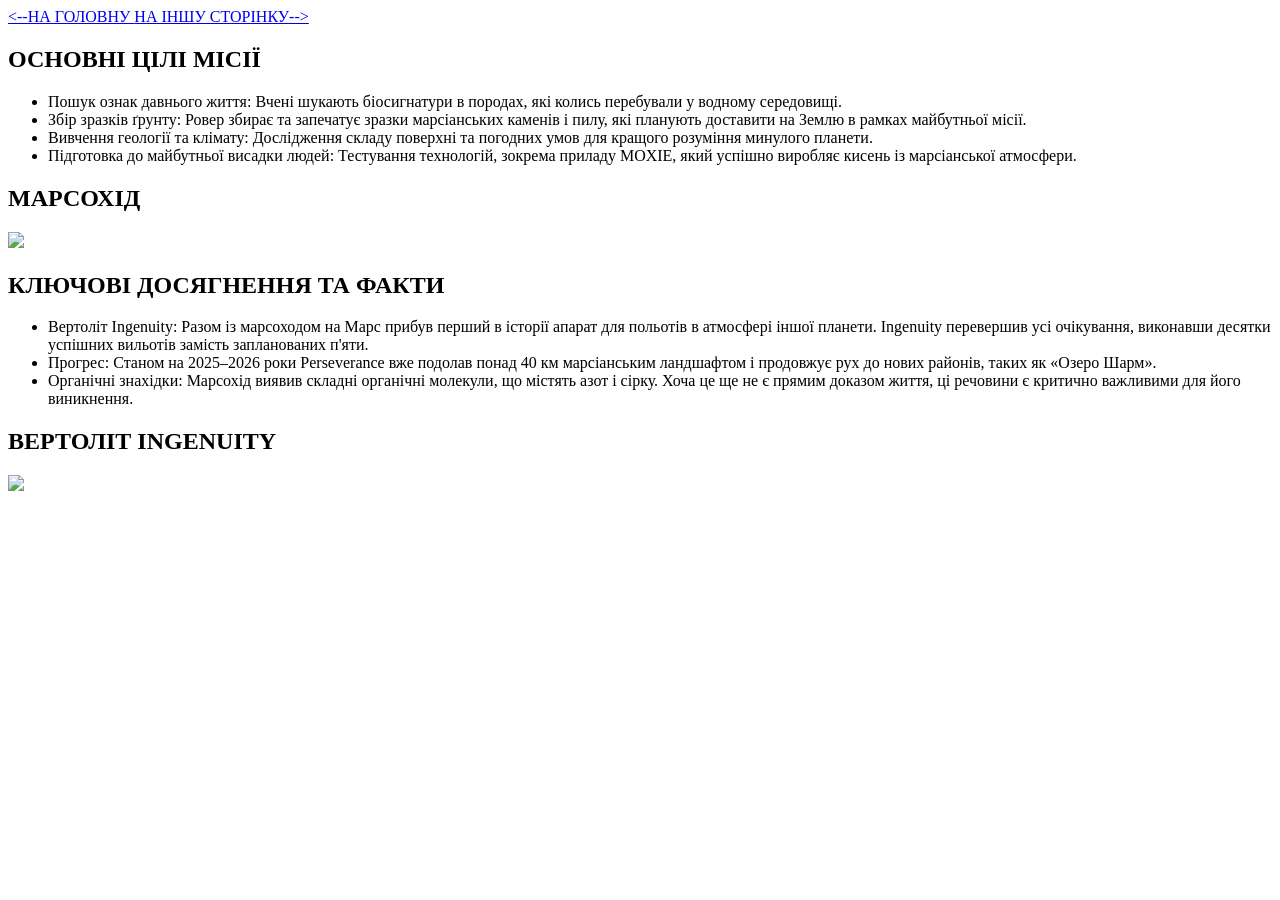
==== about.html @ 542ac479 "Create about.html" ====
<!DOCTYPE html>
<html lang="uk">
<head>
<meta charset="UTF-8">
<meta name="viewport" content="width=device-width, initial-scale=1.0">
  
  <a href="#about" class="hower-btn">
<--НА ГОЛОВНУ
</a>
 <a href="#about" class="hower-btn">
НА ІНШУ СТОРІНКУ-->
</a>
   <h2 class="title">ОСНОВНІ ЦІЛІ МІСІЇ</h2>
  <ul>
  <li> Пошук ознак давнього життя: Вчені шукають біосигнатури в породах, які колись перебували у водному середовищі. </li>
<LI>Збір зразків ґрунту: Ровер збирає та запечатує зразки марсіанських каменів і пилу, які планують доставити на Землю в рамках майбутньої місії.</LI>
<li>Вивчення геології та клімату: Дослідження складу поверхні та погодних умов для кращого розуміння минулого планети.</li>
<li>Підготовка до майбутньої висадки людей: Тестування технологій, зокрема приладу MOXIE, який успішно виробляє кисень із марсіанської атмосфери.</li>
  </ul>
  
   <h2 class="title">МАРСОХІД</h2>
 <img src="630_360_1605841440-981.jpg" class="gallery">

 <h2 class="title">КЛЮЧОВІ ДОСЯГНЕННЯ ТА ФАКТИ</h2>
<ul>
<li>Вертоліт Ingenuity: Разом із марсоходом на Марс прибув перший в історії апарат для польотів в атмосфері іншої планети. Ingenuity перевершив усі очікування, виконавши десятки успішних вильотів замість запланованих п'яти.</li>
<li>Прогрес: Станом на 2025–2026 роки Perseverance вже подолав понад 40 км марсіанським ландшафтом і продовжує рух до нових районів, таких як «Озеро Шарм».</li>
<li>Органічні знахідки: Марсохід виявив складні органічні молекули, що містять азот і сірку. Хоча це ще не є прямим доказом життя, ці речовини є критично важливими для його виникнення.</li>
</ul>
 
 <h2 class="title">ВЕРТОЛІТ INGENUITY</h2>
 <img src="630_360_1617344443-236.jpg" class="gallery">
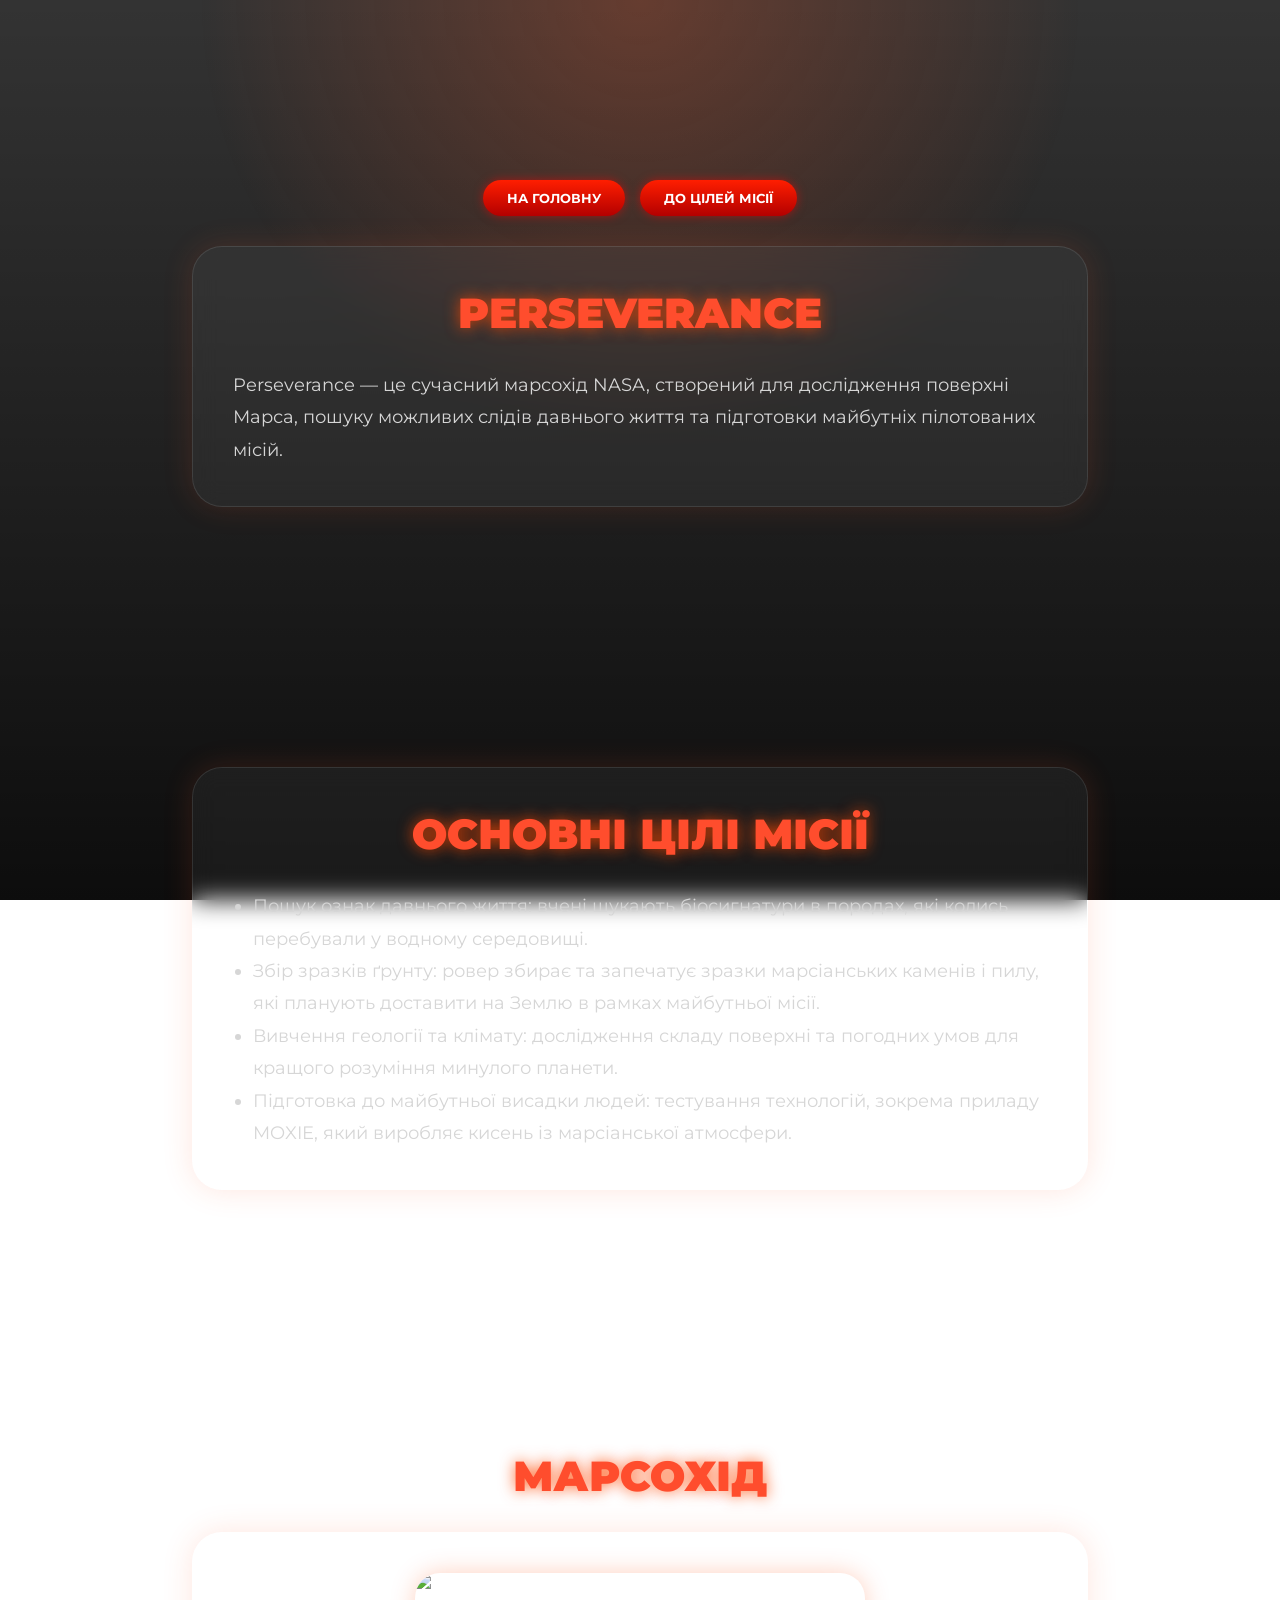
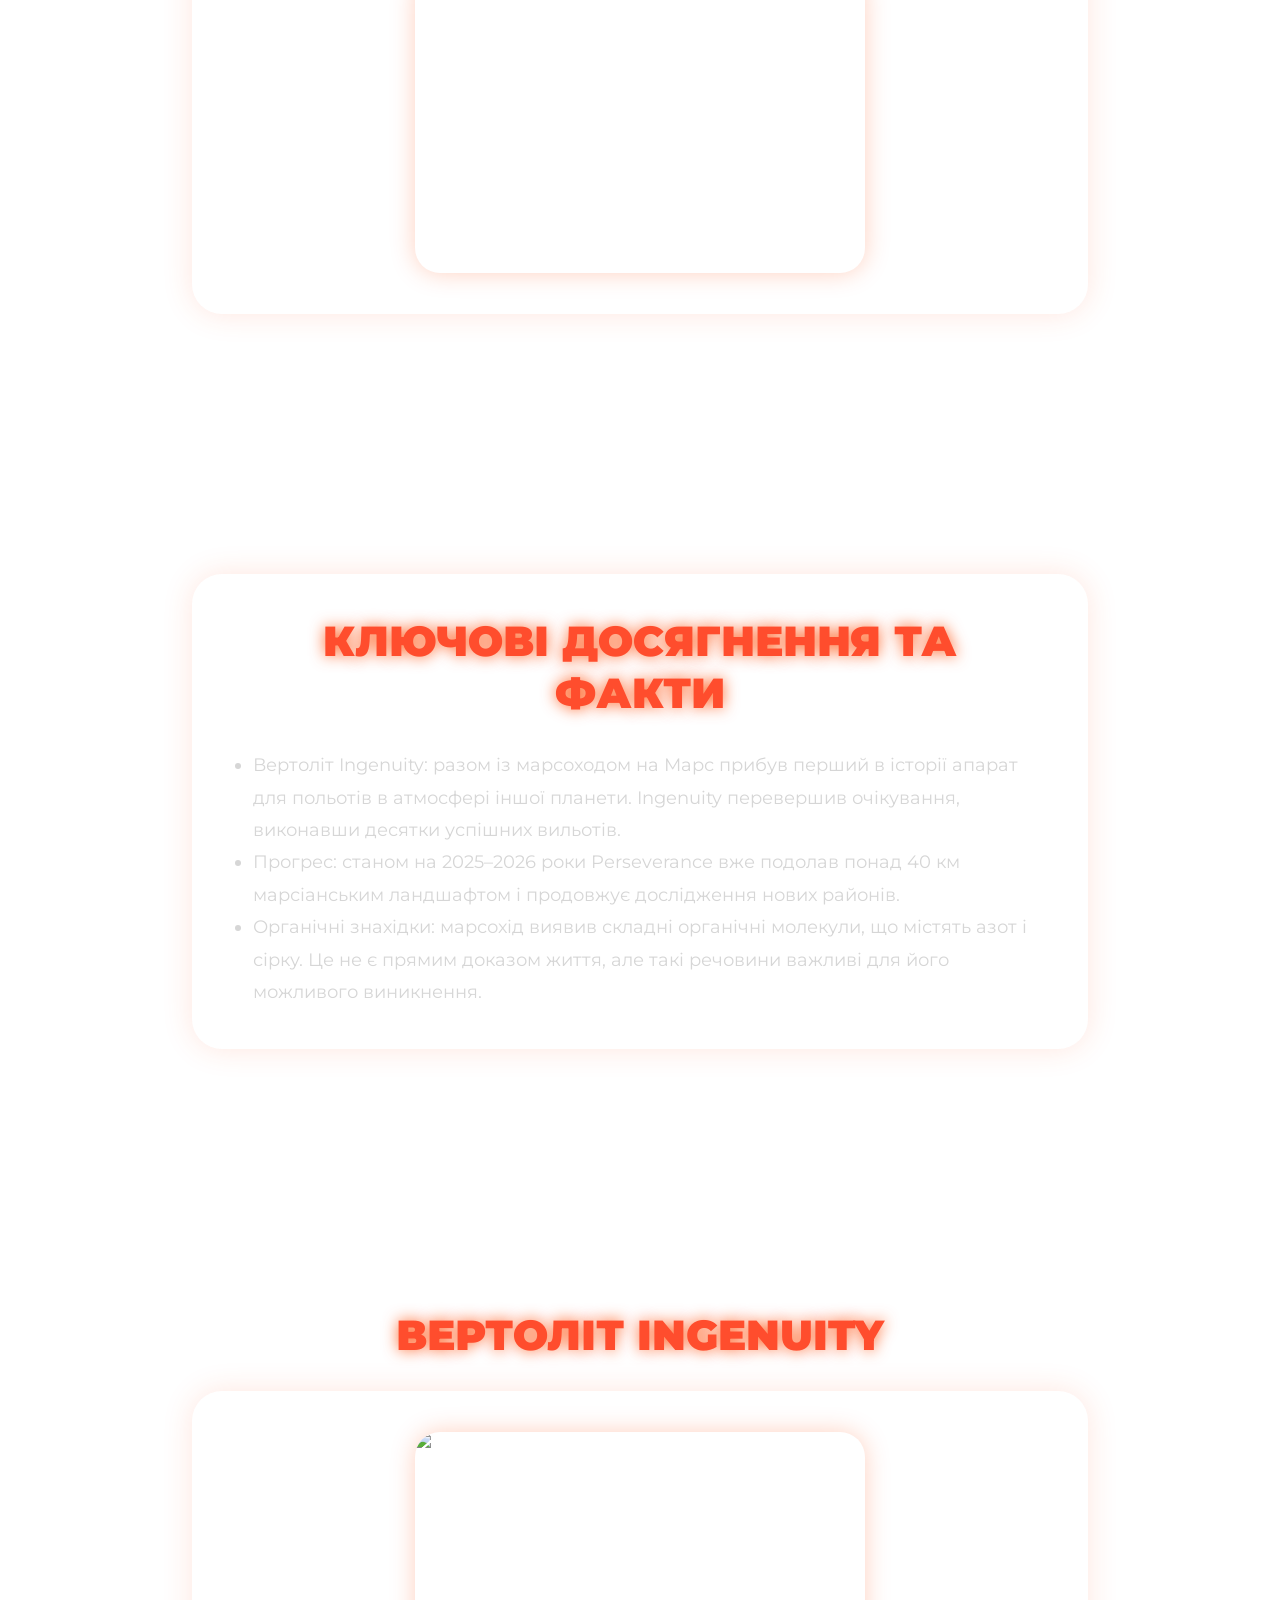
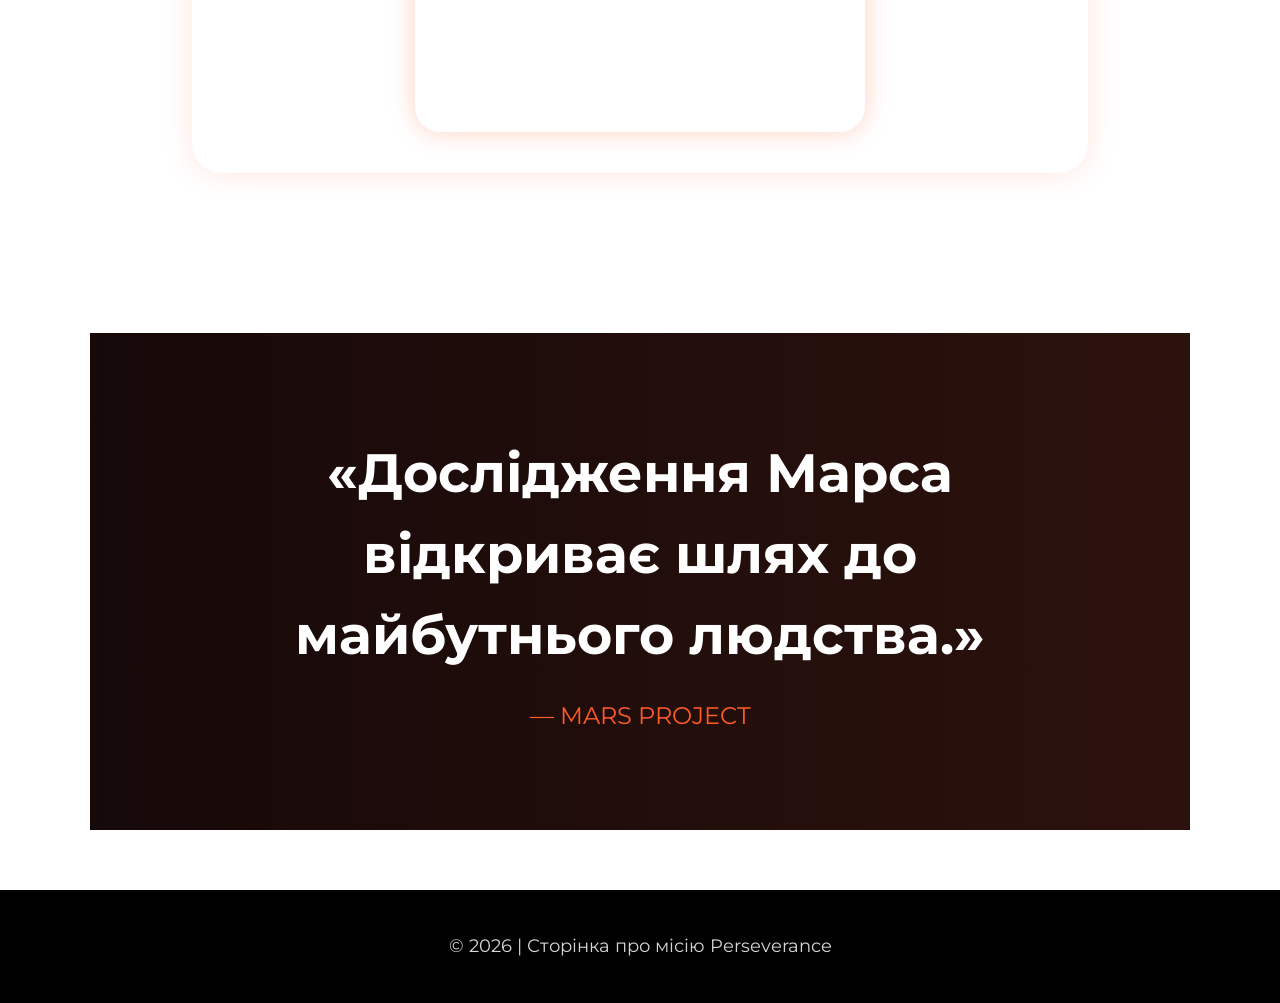
==== commit a2b90f14: "Update about.html" ====
--- a/about.html
+++ b/about.html
@@ -1,32 +1,76 @@
 <!DOCTYPE html>
 <html lang="uk">
 <head>
-<meta charset="UTF-8">
-<meta name="viewport" content="width=device-width, initial-scale=1.0">
-  
-  <a href="#about" class="hower-btn">
-<--НА ГОЛОВНУ
-</a>
- <a href="#about" class="hower-btn">
-НА ІНШУ СТОРІНКУ-->
-</a>
-   <h2 class="title">ОСНОВНІ ЦІЛІ МІСІЇ</h2>
-  <ul>
-  <li> Пошук ознак давнього життя: Вчені шукають біосигнатури в породах, які колись перебували у водному середовищі. </li>
-<LI>Збір зразків ґрунту: Ровер збирає та запечатує зразки марсіанських каменів і пилу, які планують доставити на Землю в рамках майбутньої місії.</LI>
-<li>Вивчення геології та клімату: Дослідження складу поверхні та погодних умов для кращого розуміння минулого планети.</li>
-<li>Підготовка до майбутньої висадки людей: Тестування технологій, зокрема приладу MOXIE, який успішно виробляє кисень із марсіанської атмосфери.</li>
-  </ul>
-  
-   <h2 class="title">МАРСОХІД</h2>
- <img src="630_360_1605841440-981.jpg" class="gallery">
+  <meta charset="UTF-8">
+  <meta name="viewport" content="width=device-width, initial-scale=1.0">
+  <title>Perseverance | MARS PROJECT</title>
 
- <h2 class="title">КЛЮЧОВІ ДОСЯГНЕННЯ ТА ФАКТИ</h2>
-<ul>
-<li>Вертоліт Ingenuity: Разом із марсоходом на Марс прибув перший в історії апарат для польотів в атмосфері іншої планети. Ingenuity перевершив усі очікування, виконавши десятки успішних вильотів замість запланованих п'яти.</li>
-<li>Прогрес: Станом на 2025–2026 роки Perseverance вже подолав понад 40 км марсіанським ландшафтом і продовжує рух до нових районів, таких як «Озеро Шарм».</li>
-<li>Органічні знахідки: Марсохід виявив складні органічні молекули, що містять азот і сірку. Хоча це ще не є прямим доказом життя, ці речовини є критично важливими для його виникнення.</li>
-</ul>
- 
- <h2 class="title">ВЕРТОЛІТ INGENUITY</h2>
- <img src="630_360_1617344443-236.jpg" class="gallery">
+  <link rel="stylesheet" href="style.css">
+  <link href="https://fonts.googleapis.com/css2?family=Montserrat:wght@300;400;600;700;900&display=swap" rel="stylesheet">
+</head>
+
+<body>
+  <div class="bg"></div>
+
+  <section class="block">
+    <div style="display:flex; gap:15px; justify-content:center; flex-wrap:wrap; margin-bottom:30px;">
+      <a href="index.html" class="hower-btn">НА ГОЛОВНУ</a>
+      <a href="#goals" class="hower-btn">ДО ЦІЛЕЙ МІСІЇ</a>
+    </div>
+
+    <div class="glass">
+      <h2 class="title">PERSEVERANCE</h2>
+      <p>
+        Perseverance — це сучасний марсохід NASA, створений для дослідження поверхні Марса,
+        пошуку можливих слідів давнього життя та підготовки майбутніх пілотованих місій.
+      </p>
+    </div>
+  </section>
+
+  <section id="goals" class="block">
+    <div class="glass">
+      <h2 class="title">ОСНОВНІ ЦІЛІ МІСІЇ</h2>
+      <ul>
+        <li>Пошук ознак давнього життя: вчені шукають біосигнатури в породах, які колись перебували у водному середовищі.</li>
+        <li>Збір зразків ґрунту: ровер збирає та запечатує зразки марсіанських каменів і пилу, які планують доставити на Землю в рамках майбутньої місії.</li>
+        <li>Вивчення геології та клімату: дослідження складу поверхні та погодних умов для кращого розуміння минулого планети.</li>
+        <li>Підготовка до майбутньої висадки людей: тестування технологій, зокрема приладу MOXIE, який виробляє кисень із марсіанської атмосфери.</li>
+      </ul>
+    </div>
+  </section>
+
+  <section class="block">
+    <h2 class="title">МАРСОХІД</h2>
+    <div class="gallery">
+      <img src="630_360_1605841440-981.jpg" alt="Марсохід Perseverance на поверхні Марса">
+    </div>
+  </section>
+
+  <section class="block">
+    <div class="glass">
+      <h2 class="title">КЛЮЧОВІ ДОСЯГНЕННЯ ТА ФАКТИ</h2>
+      <ul>
+        <li>Вертоліт Ingenuity: разом із марсоходом на Марс прибув перший в історії апарат для польотів в атмосфері іншої планети. Ingenuity перевершив очікування, виконавши десятки успішних вильотів.</li>
+        <li>Прогрес: станом на 2025–2026 роки Perseverance вже подолав понад 40 км марсіанським ландшафтом і продовжує дослідження нових районів.</li>
+        <li>Органічні знахідки: марсохід виявив складні органічні молекули, що містять азот і сірку. Це не є прямим доказом життя, але такі речовини важливі для його можливого виникнення.</li>
+      </ul>
+    </div>
+  </section>
+
+  <section class="block">
+    <h2 class="title">ВЕРТОЛІТ INGENUITY</h2>
+    <div class="gallery">
+      <img src="630_360_1617344443-236.jpg" alt="Вертоліт Ingenuity на Марсі">
+    </div>
+  </section>
+
+  <section class="quote">
+    <h2>«Дослідження Марса відкриває шлях до майбутнього людства.»</h2>
+    <span>— MARS PROJECT</span>
+  </section>
+
+  <footer>
+    <p>© 2026 | Сторінка про місію Perseverance</p>
+  </footer>
+</body>
+</html>
--- a/style.css
+++ b/style.css
@@ -0,0 +1,381 @@
+*{
+  margin:0;
+  padding:0;
+  box-sizing:border-box;
+}
+
+html{
+  scroll-behavior:smooth;
+}
+
+body{
+  font-family:'Montserrat', sans-serif;
+  background:
+    linear-gradient(rgba(0,0,0,0.8), rgba(0,0,0,0.95)),
+    url("https://images.unsplash.com/photo-1462331940025-496dfbfc7564?auto=format&fit=crop&w=1400&q=80");
+  background-size:cover;
+  background-position:center;
+  background-attachment:fixed;
+  color:white;
+  overflow-x:hidden;
+  margin:0;
+  padding:0;
+}
+
+.bg{
+  position:fixed;
+  inset:0;
+  background:
+    radial-gradient(circle at top, rgba(255,90,40,0.25), transparent 40%),
+    url('https://www.transparenttextures.com/patterns/stardust.png');
+  z-index:-1;
+}
+
+.hero{
+  min-height:100vh;
+  padding:30px 8%;
+}
+
+nav{
+  display:flex;
+  justify-content:space-between;
+  align-items:center;
+}
+
+.logo{
+  font-size:32px;
+  font-weight:900;
+  color:#ff5a28;
+  letter-spacing:3px;
+}
+
+nav ul{
+  display:flex;
+  list-style:none;
+  gap:40px;
+}
+
+nav a{
+  color:white;
+  text-decoration:none;
+  transition:0.3s;
+}
+
+nav a:hover{
+  color:#ff5a28;
+}
+
+.hero-content{
+  display:flex;
+  justify-content:space-between;
+  align-items:center;
+  margin-top:80px;
+  gap:40px;
+}
+
+.left h1{
+  font-size:120px;
+  font-weight:900;
+  line-height:1;
+}
+
+.left h2{
+  color:#ff5a28;
+  font-size:42px;
+  margin-top:10px;
+}
+
+.left p{
+  margin-top:30px;
+  font-size:20px;
+  line-height:1.8;
+  max-width:550px;
+  color:#d5d5d5;
+}
+
+.btn{
+  display:inline-block;
+  margin-top:30px;
+  padding:16px 45px;
+  border-radius:60px;
+  background:linear-gradient(180deg, #ff1e00, #b30000);
+  color:white;
+  text-decoration:none;
+  font-size:22px;
+  font-weight:800;
+  transition:0.3s;
+  box-shadow:
+    0 0 20px rgba(255, 0, 0, 0.6),
+    0 0 40px rgba(255, 0, 0, 0.3);
+}
+
+.btn:hover{
+  transform:scale(1.05);
+}
+
+.hower-btn{
+  display:inline-block;
+  margin-top:20px;
+  padding:10px 24px;
+  background:linear-gradient(180deg, #ff1e00, #b30000);
+  color:white;
+  text-decoration:none;
+  font-size:13px;
+  font-weight:700;
+  border-radius:40px;
+  box-shadow:0 0 10px rgba(255, 0, 0, 0.5);
+  transition:0.3s;
+}
+
+.planet{
+  width:520px;
+  height:520px;
+  border-radius:50%;
+  background:
+    url('https://images.unsplash.com/photo-1614728894747-a83421789f10?auto=format&fit=crop&w=1200&q=80')
+    center/cover;
+  box-shadow:
+    0 0 60px rgba(255,90,40,0.5),
+    0 0 120px rgba(255,90,40,0.2);
+}
+
+section{
+  width:90%;
+  max-width:1100px;
+  margin:60px auto;
+  padding:100px 8%;
+}
+
+.glass{
+  background:rgba(255,255,255,0.05);
+  border:1px solid rgba(255,255,255,0.1);
+  backdrop-filter:blur(12px);
+  -webkit-backdrop-filter:blur(12px);
+  border-radius:30px;
+  padding:40px;
+  box-shadow:
+    0 0 30px rgba(255,90,40,0.15);
+  transition:0.4s;
+}
+
+.glass:hover{
+  transform:translateY(-5px);
+  box-shadow:
+    0 0 40px rgba(255,90,40,0.3);
+}
+
+.about{
+  display:grid;
+  grid-template-columns:1fr 1fr;
+  gap:40px;
+}
+
+.about-text,
+.about-image{
+  border-radius:30px;
+  padding:40px;
+}
+
+.about-text h2{
+  color:#ff5a28;
+  font-size:42px;
+  margin-bottom:25px;
+}
+
+.about-text p{
+  line-height:1.9;
+  color:#d6d6d6;
+  margin-bottom:20px;
+}
+
+.about-image img{
+  width:100%;
+  border-radius:20px;
+}
+
+.title{
+  color:#ff4d2d;
+  font-size:42px;
+  font-weight:900;
+  margin-bottom:30px;
+  text-align:center;
+  text-shadow:0 0 15px rgba(255, 72, 0, 0.8);
+}
+
+.cards{
+  display:grid;
+  grid-template-columns:repeat(auto-fit,minmax(250px,1fr));
+  gap:30px;
+}
+
+.card{
+  padding:35px;
+  border-radius:25px;
+  transition:0.4s;
+}
+
+.card:hover,
+.mission:hover{
+  transform:translateY(-10px);
+  box-shadow:0 0 30px rgba(255,90,40,0.25);
+}
+
+.card h3{
+  margin-bottom:20px;
+  color:#ff5a28;
+}
+
+.card p{
+  line-height:1.8;
+  color:#d7d7d7;
+}
+
+.gallery{
+  display:flex;
+  justify-content:center;
+  align-items:center;
+  gap:10px;
+  flex-wrap:wrap;
+  padding:40px;
+  background:rgba(255,255,255,0.05);
+  border:1px solid rgba(255,255,255,0.08);
+  backdrop-filter:blur(12px);
+  -webkit-backdrop-filter:blur(12px);
+  box-shadow:0 0 30px rgba(255,90,40,0.15);
+  border-radius:30px;
+  transition:0.4s;
+}
+
+.gallery:hover{
+  transform:translateY(-5px);
+  box-shadow:0 0 40px rgba(255,90,40,0.3);
+}
+
+.gallery img{
+  width:100%;
+  max-width:450px;
+  height:300px;
+  object-fit:cover;
+  border-radius:25px;
+  display:block;
+  margin:0;
+  box-shadow:0 0 25px rgba(255, 72, 0, 0.25);
+  transition:0.4s;
+}
+
+.mission-cards{
+  display:grid;
+  grid-template-columns:repeat(auto-fit,minmax(300px,1fr));
+  gap:30px;
+}
+
+.mission{
+  padding:20px;
+  border-radius:25px;
+  transition:0.4s;
+}
+
+.mission img{
+  width:100%;
+  height:220px;
+  object-fit:cover;
+  border-radius:20px;
+}
+
+.mission h3{
+  margin-top:20px;
+  color:#ff5a28;
+}
+
+.mission p{
+  margin-top:15px;
+  line-height:1.8;
+  color:#d7d7d7;
+}
+
+.quote{
+  text-align:center;
+  background:linear-gradient(to right, #160909, #2c120d);
+}
+
+.quote h2{
+  font-size:54px;
+  line-height:1.5;
+}
+
+.quote span{
+  display:block;
+  margin-top:25px;
+  color:#ff5a28;
+  font-size:24px;
+}
+
+footer{
+  text-align:center;
+  padding:40px;
+  background:black;
+  color:#888;
+}
+
+p,
+li{
+  color:#d6d6d6;
+  font-size:18px;
+  line-height:1.8;
+}
+
+ul{
+  padding-left:20px;
+}
+
+img{
+  width:100%;
+  border-radius:25px;
+  margin:40px;
+  margin-top:10px;
+  box-shadow:0 0 25px rgba(255, 72, 0, 0.25);
+  transition:0.4s;
+}
+
+.block{
+  margin-bottom:60px;
+}
+
+@media(max-width:1000px){
+  .hero-content{
+    flex-direction:column;
+    text-align:center;
+  }
+
+  .planet{
+    width:350px;
+    height:350px;
+  }
+
+  .left h1{
+    font-size:80px;
+  }
+
+  .about{
+    grid-template-columns:1fr;
+  }
+
+  nav ul{
+    display:none;
+  }
+}
+
+@media(max-width:768px){
+  .title{
+    font-size:30px;
+  }
+
+  p,
+  li{
+    font-size:16px;
+  }
+
+  .glass{
+    padding:20px;
+  }
+}
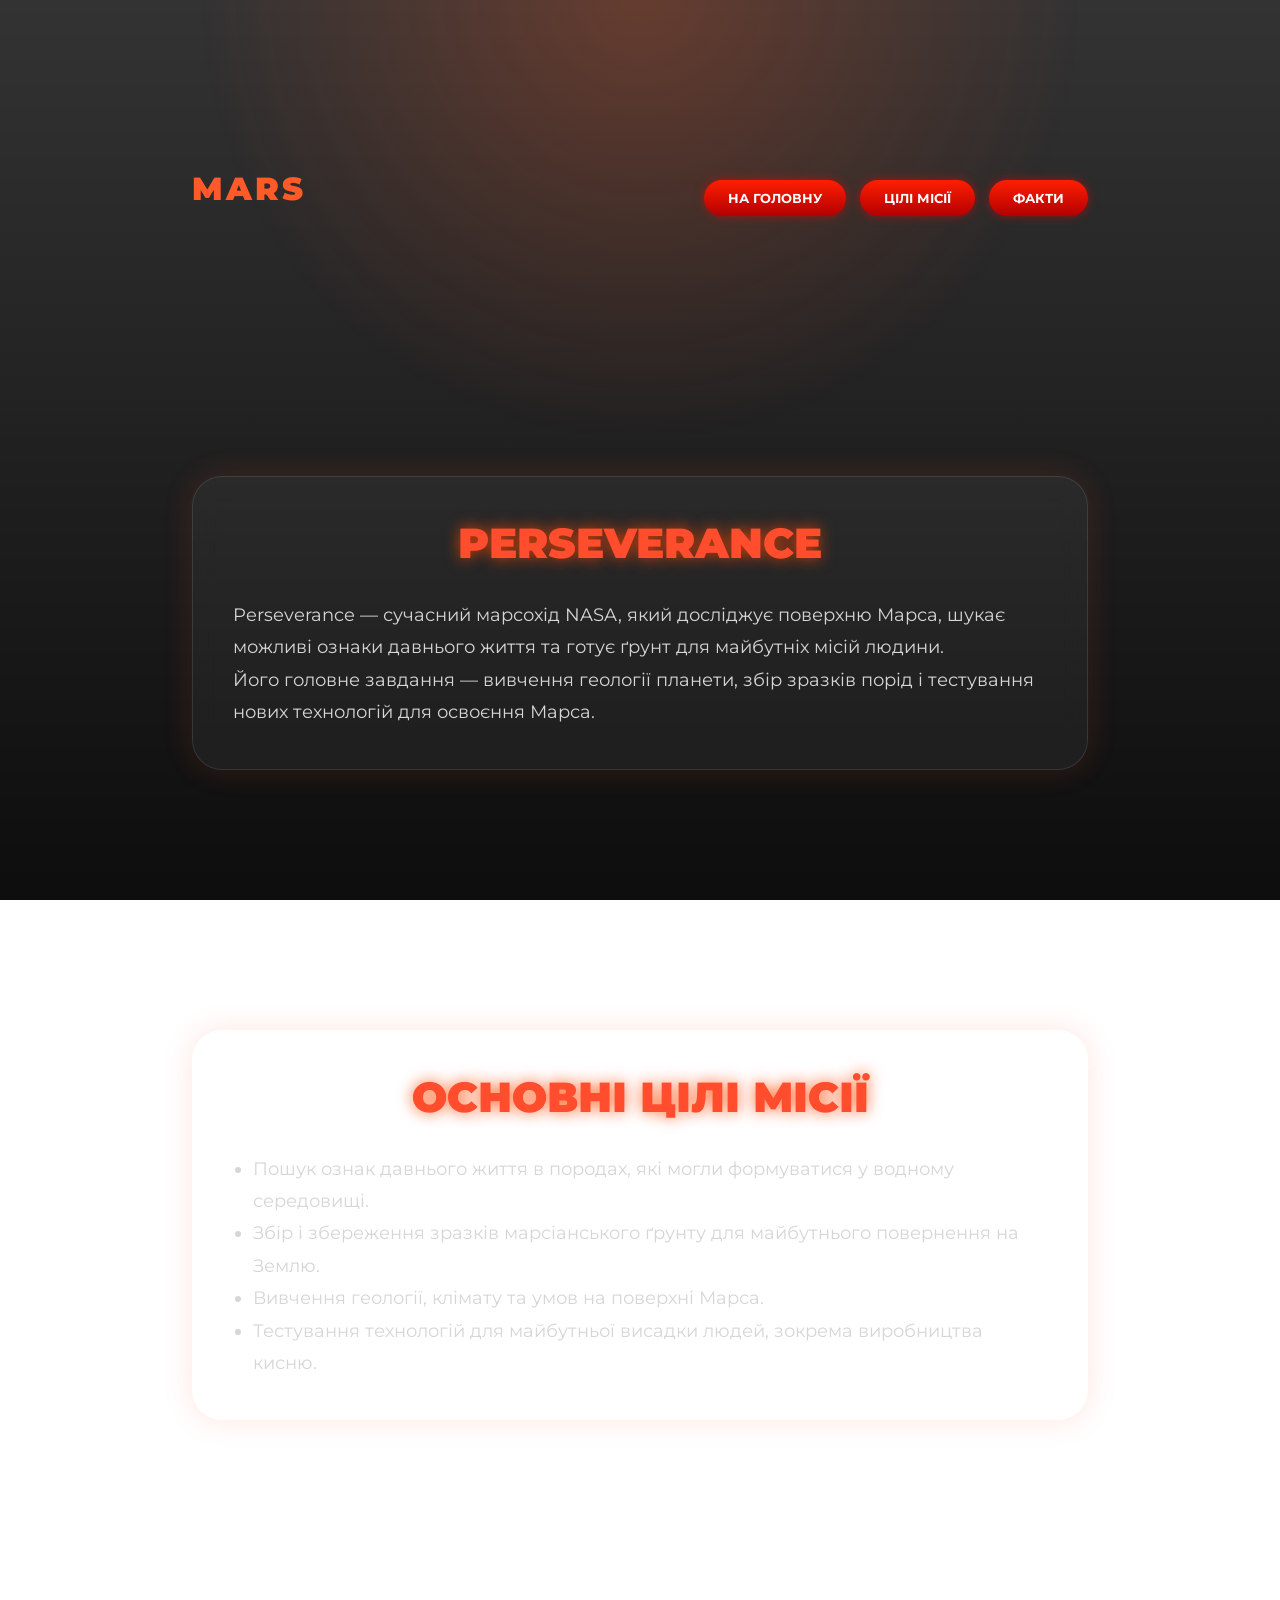
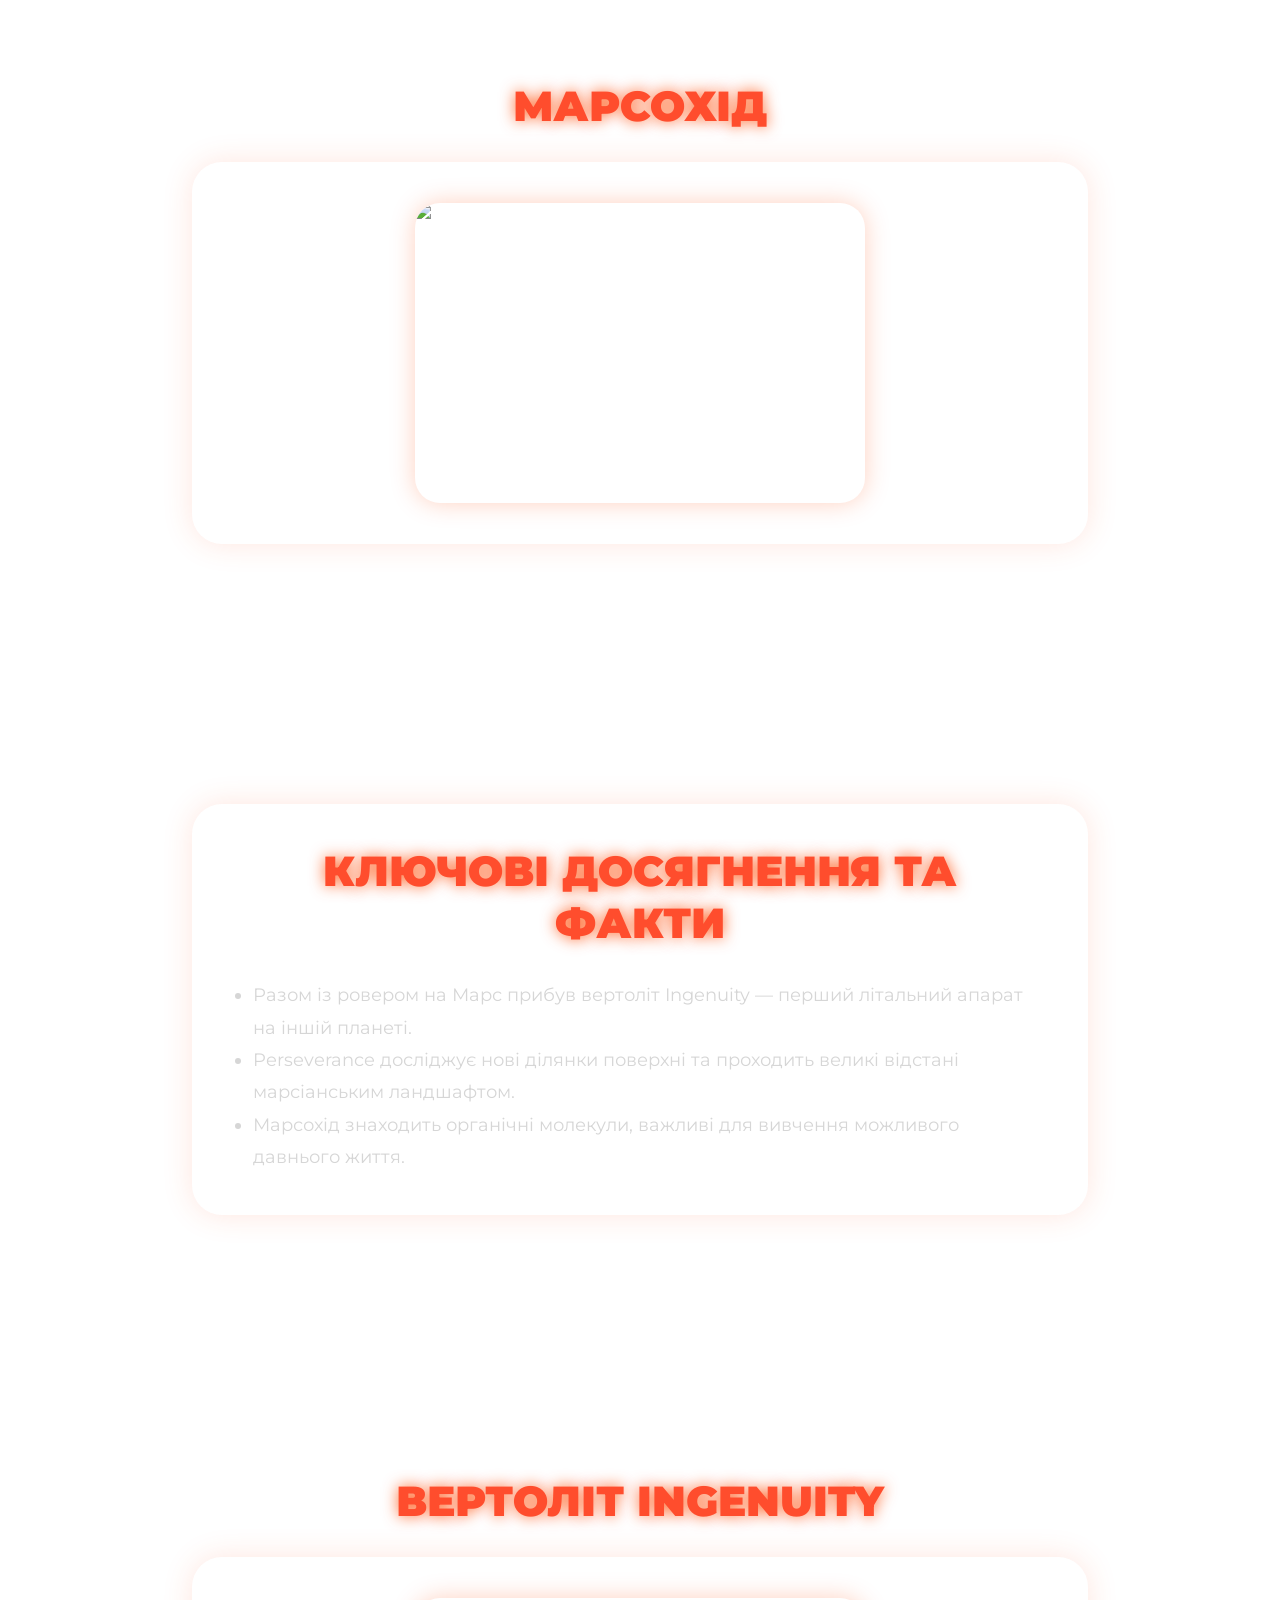
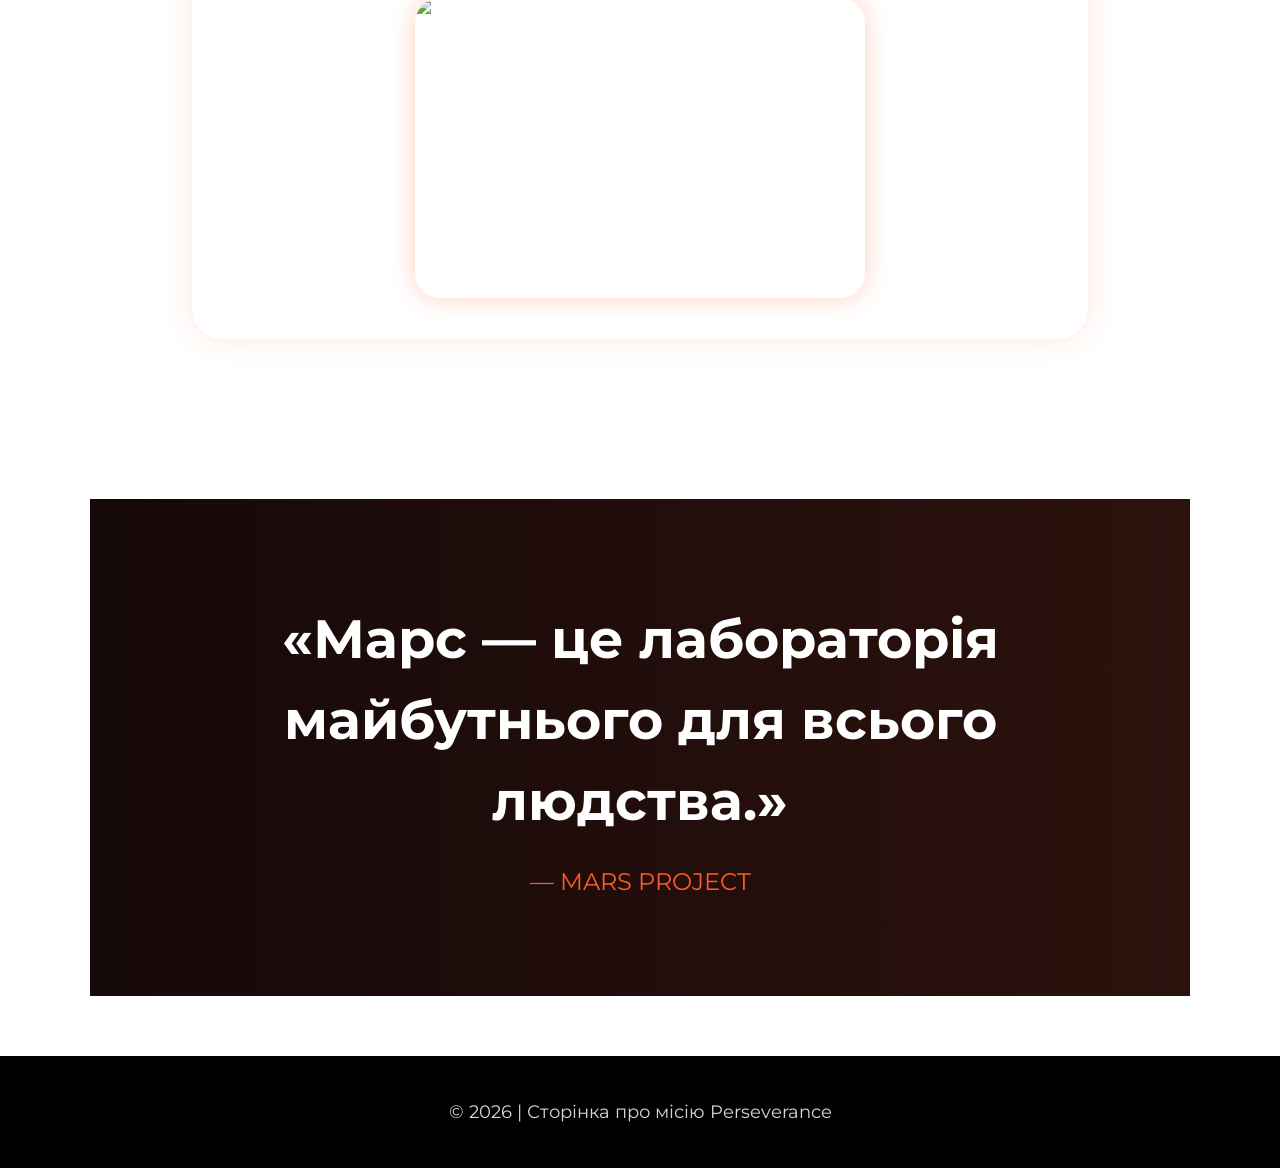
==== commit 95d3437e: "Update about.html" ====
--- a/about.html
+++ b/about.html
@@ -8,21 +8,32 @@
   <link rel="stylesheet" href="style.css">
   <link href="https://fonts.googleapis.com/css2?family=Montserrat:wght@300;400;600;700;900&display=swap" rel="stylesheet">
 </head>
+<body>
 
-<body>
   <div class="bg"></div>
 
   <section class="block">
-    <div style="display:flex; gap:15px; justify-content:center; flex-wrap:wrap; margin-bottom:30px;">
-      <a href="index.html" class="hower-btn">НА ГОЛОВНУ</a>
-      <a href="#goals" class="hower-btn">ДО ЦІЛЕЙ МІСІЇ</a>
+    <div style="display:flex; justify-content:space-between; align-items:center; gap:20px; flex-wrap:wrap;">
+      <div class="logo">MARS</div>
+
+      <div style="display:flex; gap:14px; flex-wrap:wrap;">
+        <a href="index.html" class="hower-btn">НА ГОЛОВНУ</a>
+        <a href="#goals" class="hower-btn">ЦІЛІ МІСІЇ</a>
+        <a href="#facts" class="hower-btn">ФАКТИ</a>
+      </div>
     </div>
+  </section>
 
+  <section class="block">
     <div class="glass">
       <h2 class="title">PERSEVERANCE</h2>
       <p>
-        Perseverance — це сучасний марсохід NASA, створений для дослідження поверхні Марса,
-        пошуку можливих слідів давнього життя та підготовки майбутніх пілотованих місій.
+        Perseverance — сучасний марсохід NASA, який досліджує поверхню Марса,
+        шукає можливі ознаки давнього життя та готує ґрунт для майбутніх місій людини.
+      </p>
+      <p>
+        Його головне завдання — вивчення геології планети, збір зразків порід
+        і тестування нових технологій для освоєння Марса.
       </p>
     </div>
   </section>
@@ -31,10 +42,10 @@
     <div class="glass">
       <h2 class="title">ОСНОВНІ ЦІЛІ МІСІЇ</h2>
       <ul>
-        <li>Пошук ознак давнього життя: вчені шукають біосигнатури в породах, які колись перебували у водному середовищі.</li>
-        <li>Збір зразків ґрунту: ровер збирає та запечатує зразки марсіанських каменів і пилу, які планують доставити на Землю в рамках майбутньої місії.</li>
-        <li>Вивчення геології та клімату: дослідження складу поверхні та погодних умов для кращого розуміння минулого планети.</li>
-        <li>Підготовка до майбутньої висадки людей: тестування технологій, зокрема приладу MOXIE, який виробляє кисень із марсіанської атмосфери.</li>
+        <li>Пошук ознак давнього життя в породах, які могли формуватися у водному середовищі.</li>
+        <li>Збір і збереження зразків марсіанського ґрунту для майбутнього повернення на Землю.</li>
+        <li>Вивчення геології, клімату та умов на поверхні Марса.</li>
+        <li>Тестування технологій для майбутньої висадки людей, зокрема виробництва кисню.</li>
       </ul>
     </div>
   </section>
@@ -42,17 +53,17 @@
   <section class="block">
     <h2 class="title">МАРСОХІД</h2>
     <div class="gallery">
-      <img src="630_360_1605841440-981.jpg" alt="Марсохід Perseverance на поверхні Марса">
+      <img src="630_360_1605841440-981.jpg" alt="Марсохід Perseverance">
     </div>
   </section>
 
-  <section class="block">
+  <section id="facts" class="block">
     <div class="glass">
       <h2 class="title">КЛЮЧОВІ ДОСЯГНЕННЯ ТА ФАКТИ</h2>
       <ul>
-        <li>Вертоліт Ingenuity: разом із марсоходом на Марс прибув перший в історії апарат для польотів в атмосфері іншої планети. Ingenuity перевершив очікування, виконавши десятки успішних вильотів.</li>
-        <li>Прогрес: станом на 2025–2026 роки Perseverance вже подолав понад 40 км марсіанським ландшафтом і продовжує дослідження нових районів.</li>
-        <li>Органічні знахідки: марсохід виявив складні органічні молекули, що містять азот і сірку. Це не є прямим доказом життя, але такі речовини важливі для його можливого виникнення.</li>
+        <li>Разом із ровером на Марс прибув вертоліт Ingenuity — перший літальний апарат на іншій планеті.</li>
+        <li>Perseverance досліджує нові ділянки поверхні та проходить великі відстані марсіанським ландшафтом.</li>
+        <li>Марсохід знаходить органічні молекули, важливі для вивчення можливого давнього життя.</li>
       </ul>
     </div>
   </section>
@@ -60,17 +71,18 @@
   <section class="block">
     <h2 class="title">ВЕРТОЛІТ INGENUITY</h2>
     <div class="gallery">
-      <img src="630_360_1617344443-236.jpg" alt="Вертоліт Ingenuity на Марсі">
+      <img src="630_360_1617344443-236.jpg" alt="Вертоліт Ingenuity">
     </div>
   </section>
 
   <section class="quote">
-    <h2>«Дослідження Марса відкриває шлях до майбутнього людства.»</h2>
+    <h2>«Марс — це лабораторія майбутнього для всього людства.»</h2>
     <span>— MARS PROJECT</span>
   </section>
 
   <footer>
     <p>© 2026 | Сторінка про місію Perseverance</p>
   </footer>
+
 </body>
 </html>
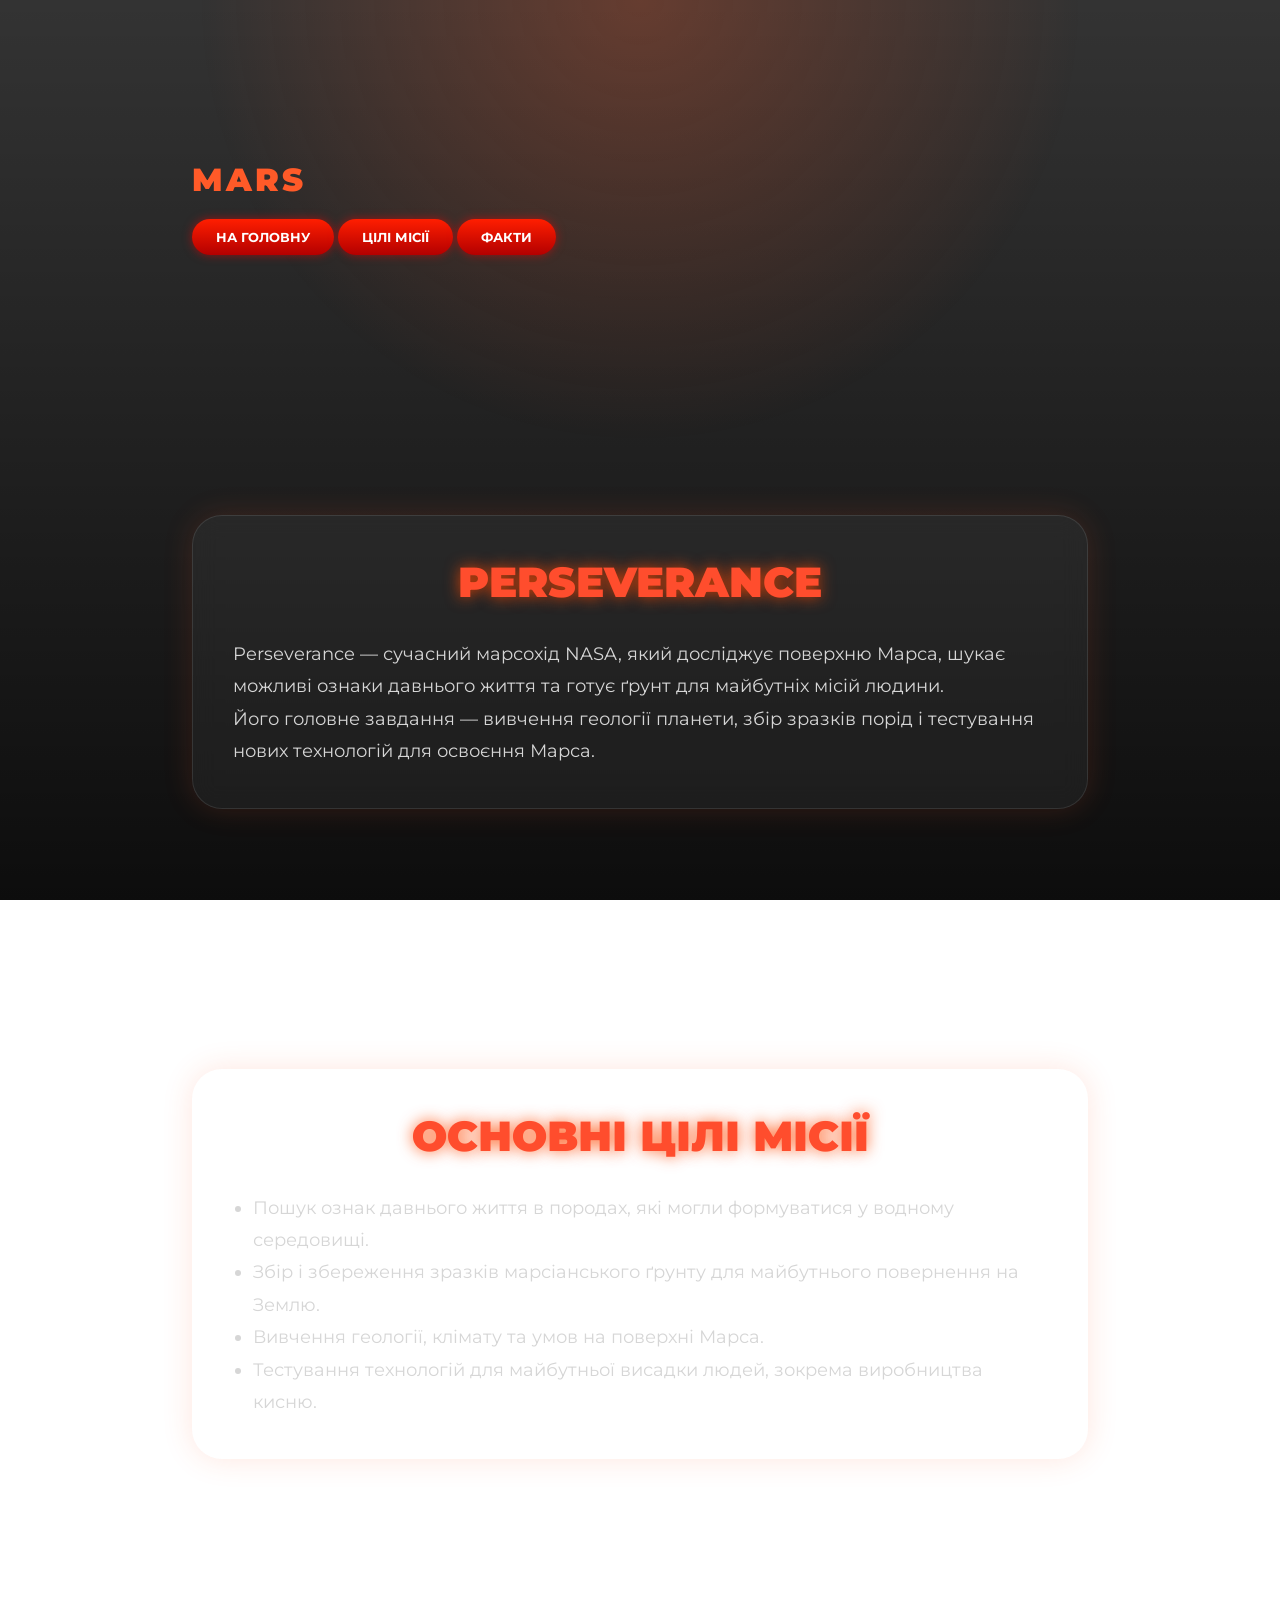
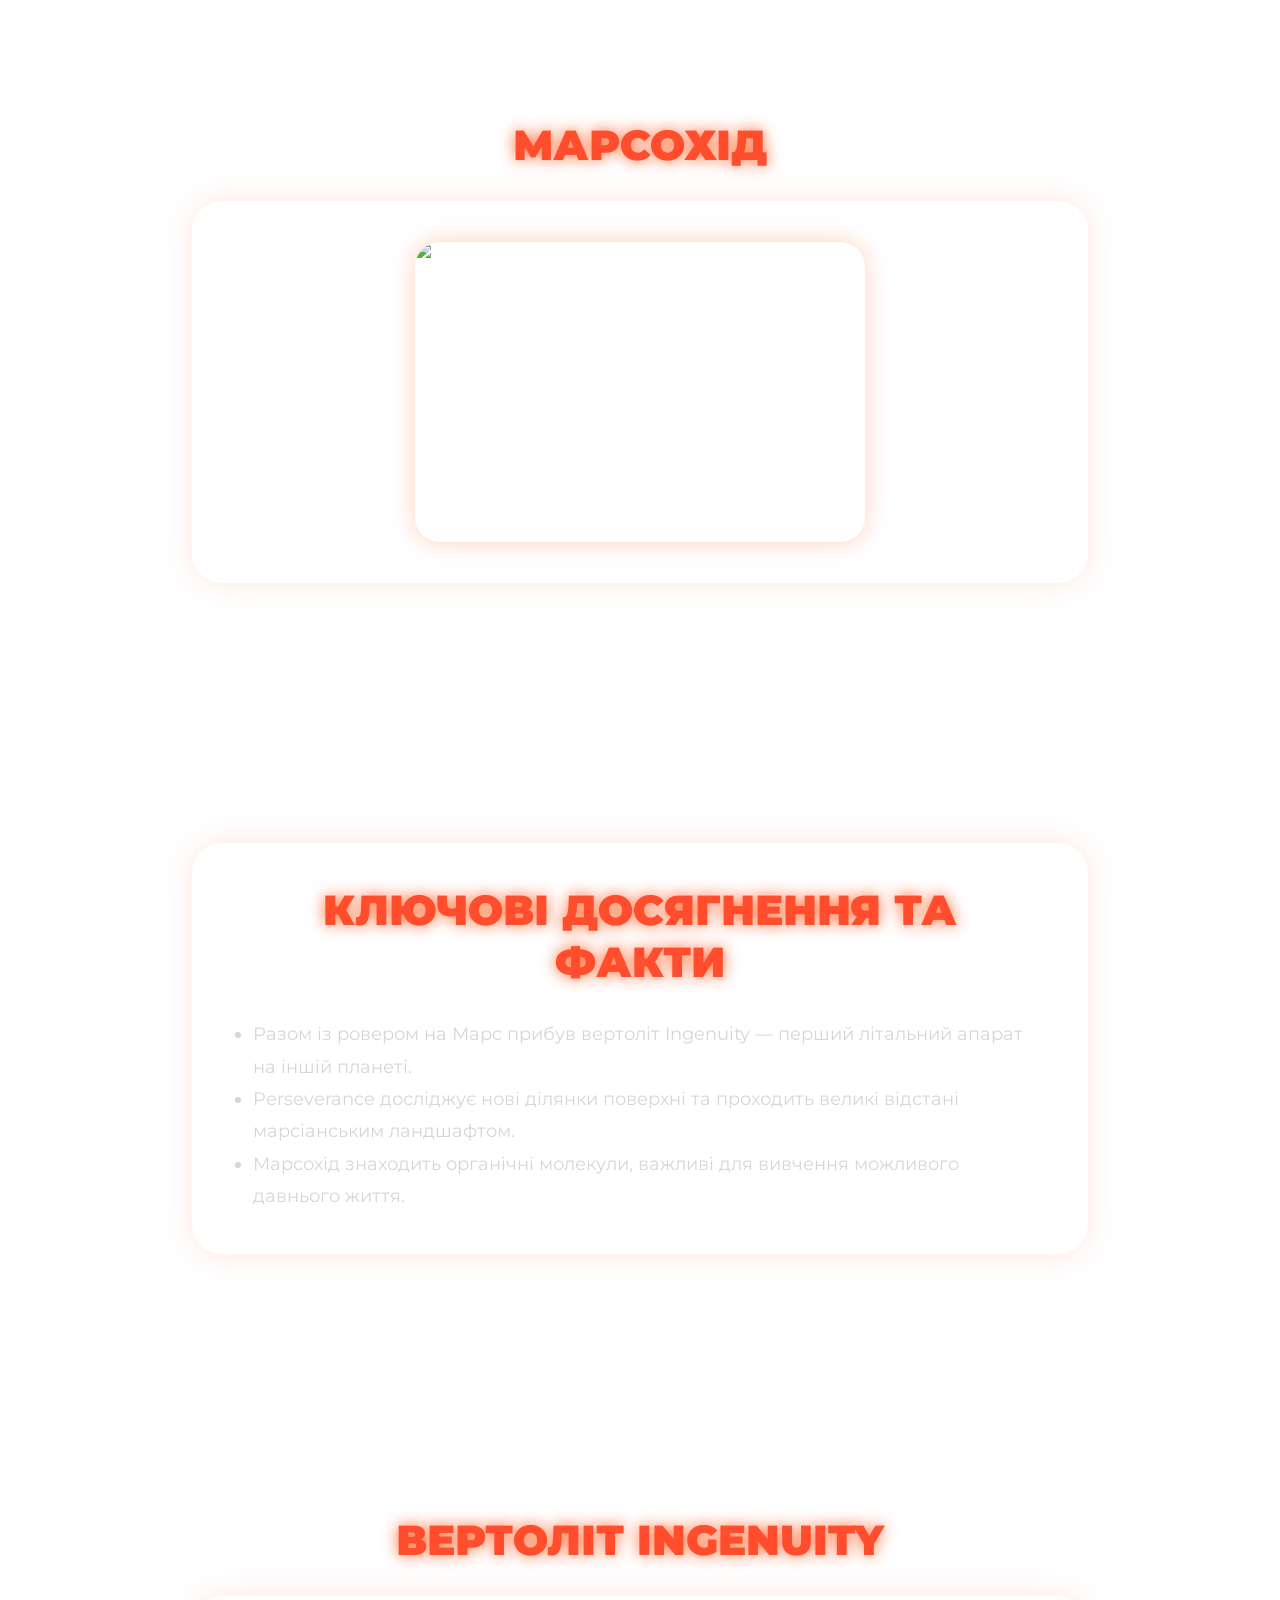
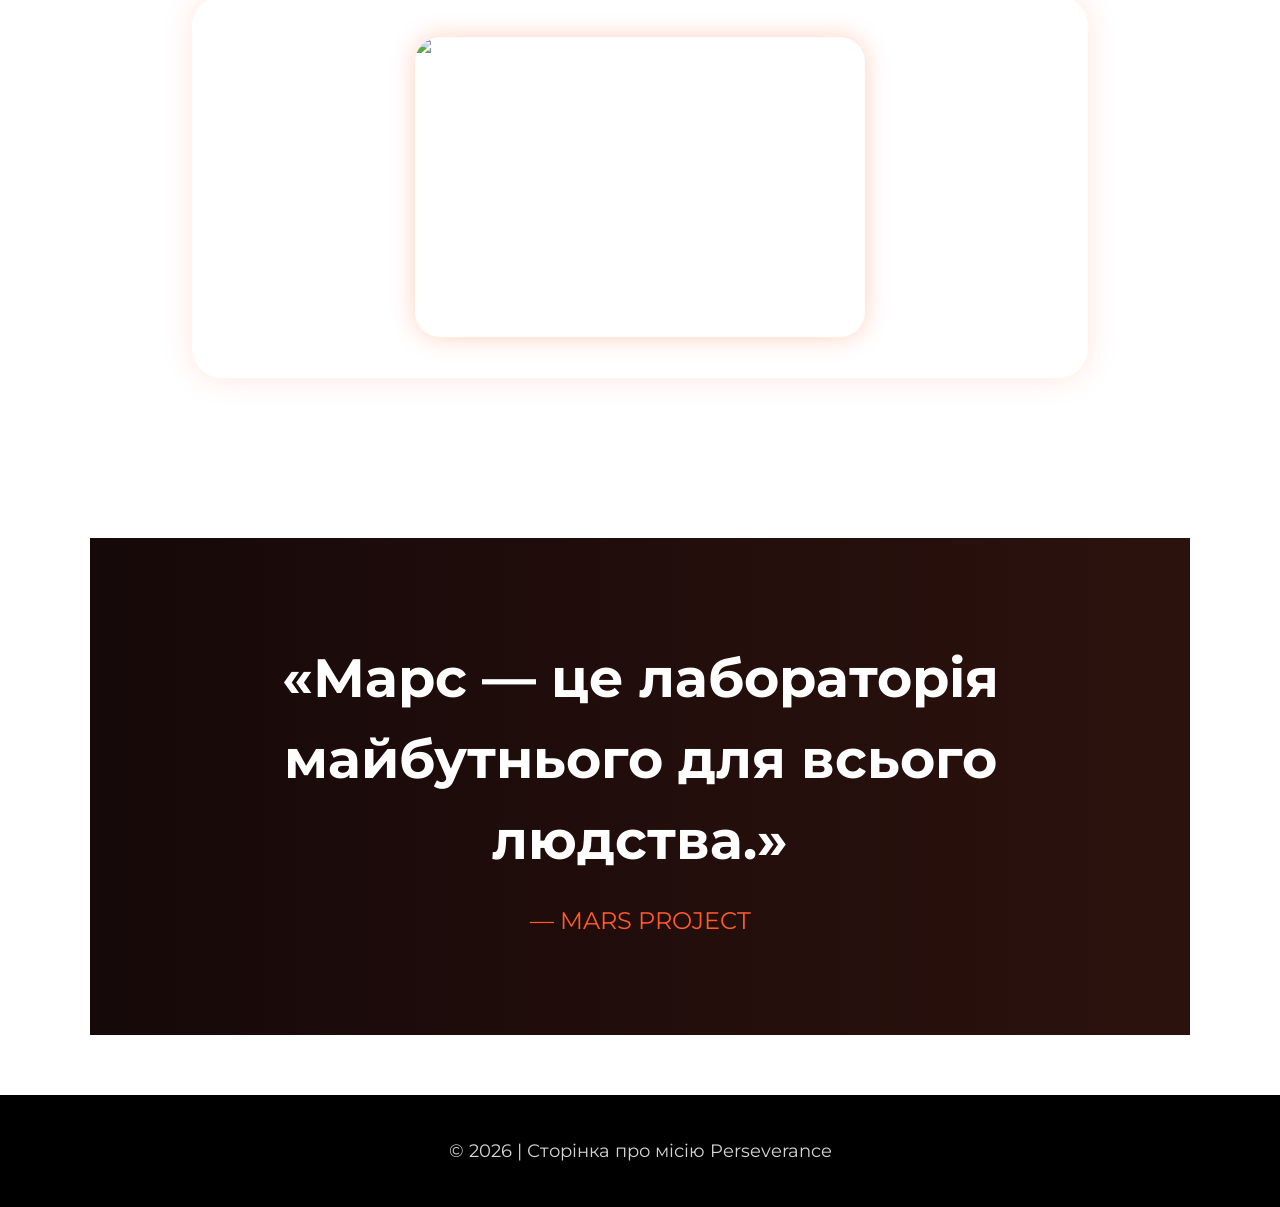
==== commit 4c8197a8: "Update about.html" ====
--- a/about.html
+++ b/about.html
@@ -4,19 +4,16 @@
   <meta charset="UTF-8">
   <meta name="viewport" content="width=device-width, initial-scale=1.0">
   <title>Perseverance | MARS PROJECT</title>
-
   <link rel="stylesheet" href="style.css">
   <link href="https://fonts.googleapis.com/css2?family=Montserrat:wght@300;400;600;700;900&display=swap" rel="stylesheet">
 </head>
 <body>
-
   <div class="bg"></div>
 
   <section class="block">
-    <div style="display:flex; justify-content:space-between; align-items:center; gap:20px; flex-wrap:wrap;">
+    <div class="topbar">
       <div class="logo">MARS</div>
-
-      <div style="display:flex; gap:14px; flex-wrap:wrap;">
+      <div class="top-actions">
         <a href="index.html" class="hower-btn">НА ГОЛОВНУ</a>
         <a href="#goals" class="hower-btn">ЦІЛІ МІСІЇ</a>
         <a href="#facts" class="hower-btn">ФАКТИ</a>
@@ -83,6 +80,5 @@
   <footer>
     <p>© 2026 | Сторінка про місію Perseverance</p>
   </footer>
-
 </body>
 </html>
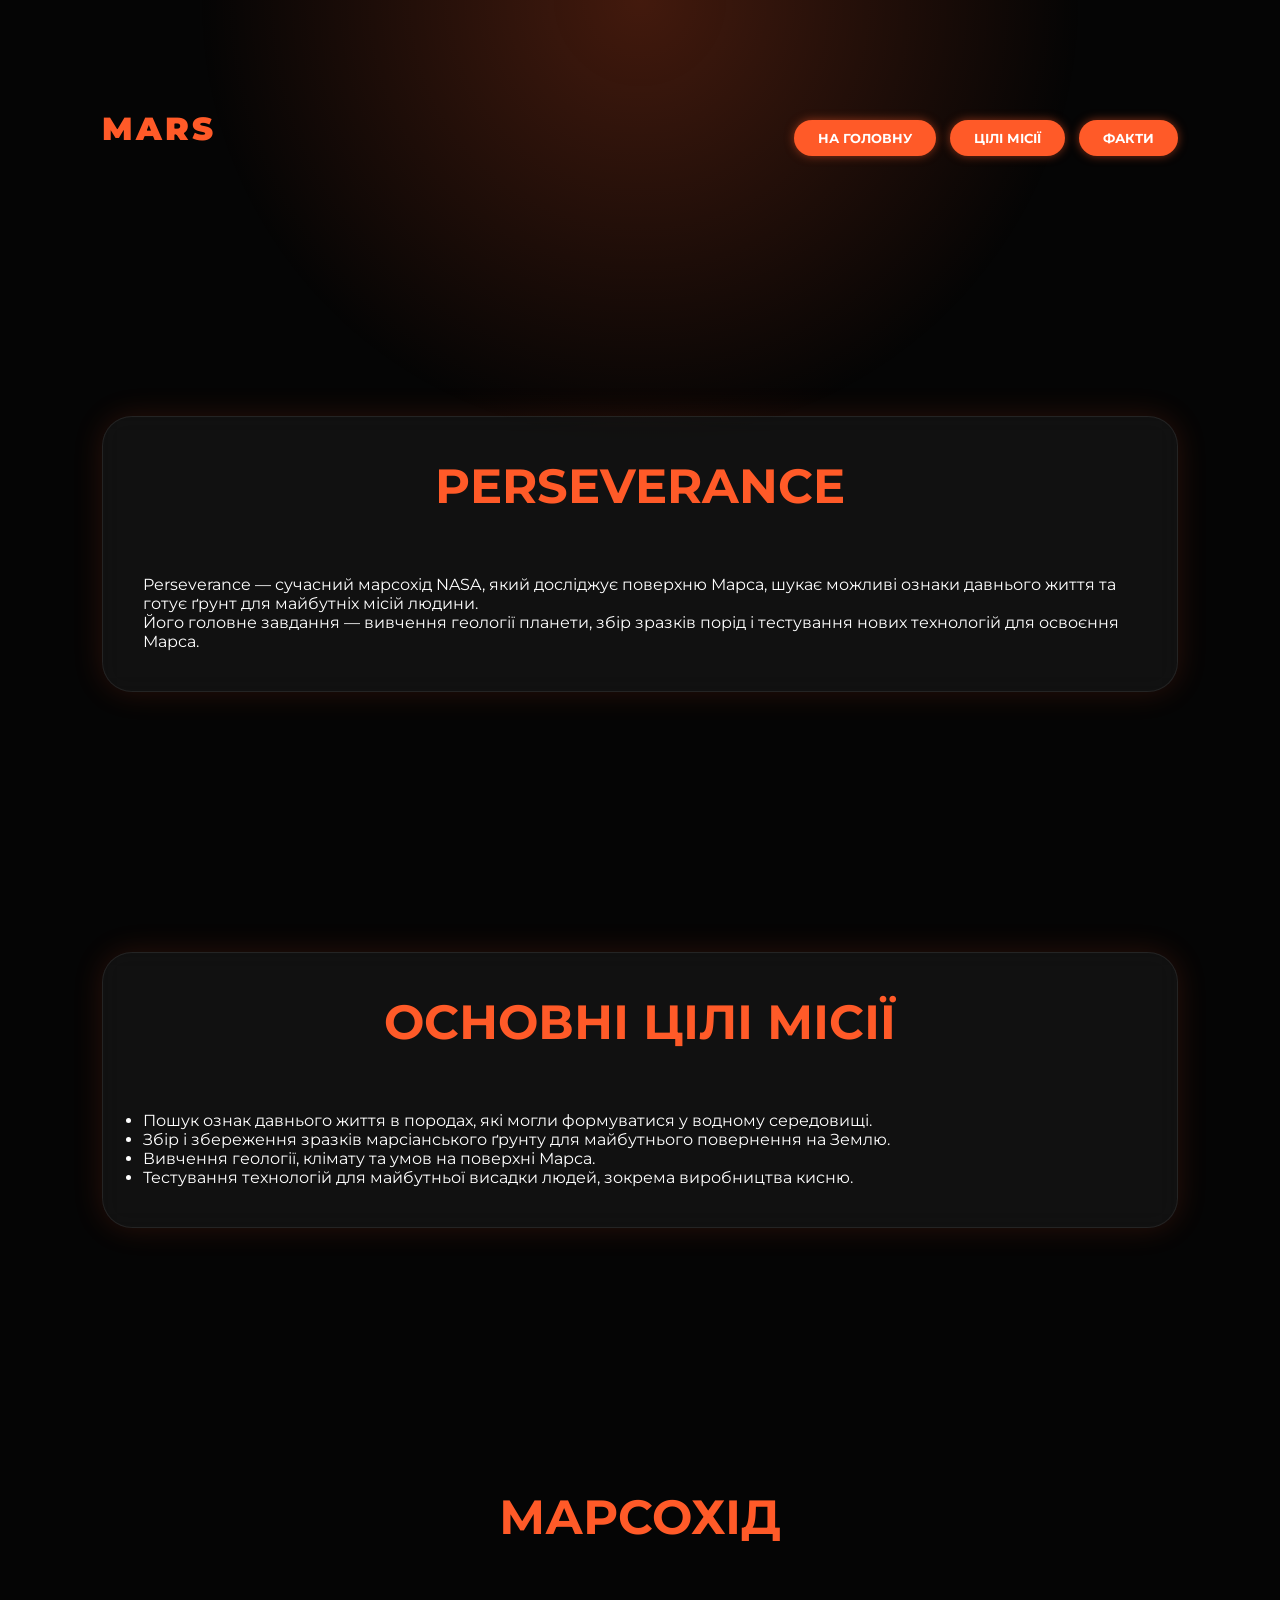
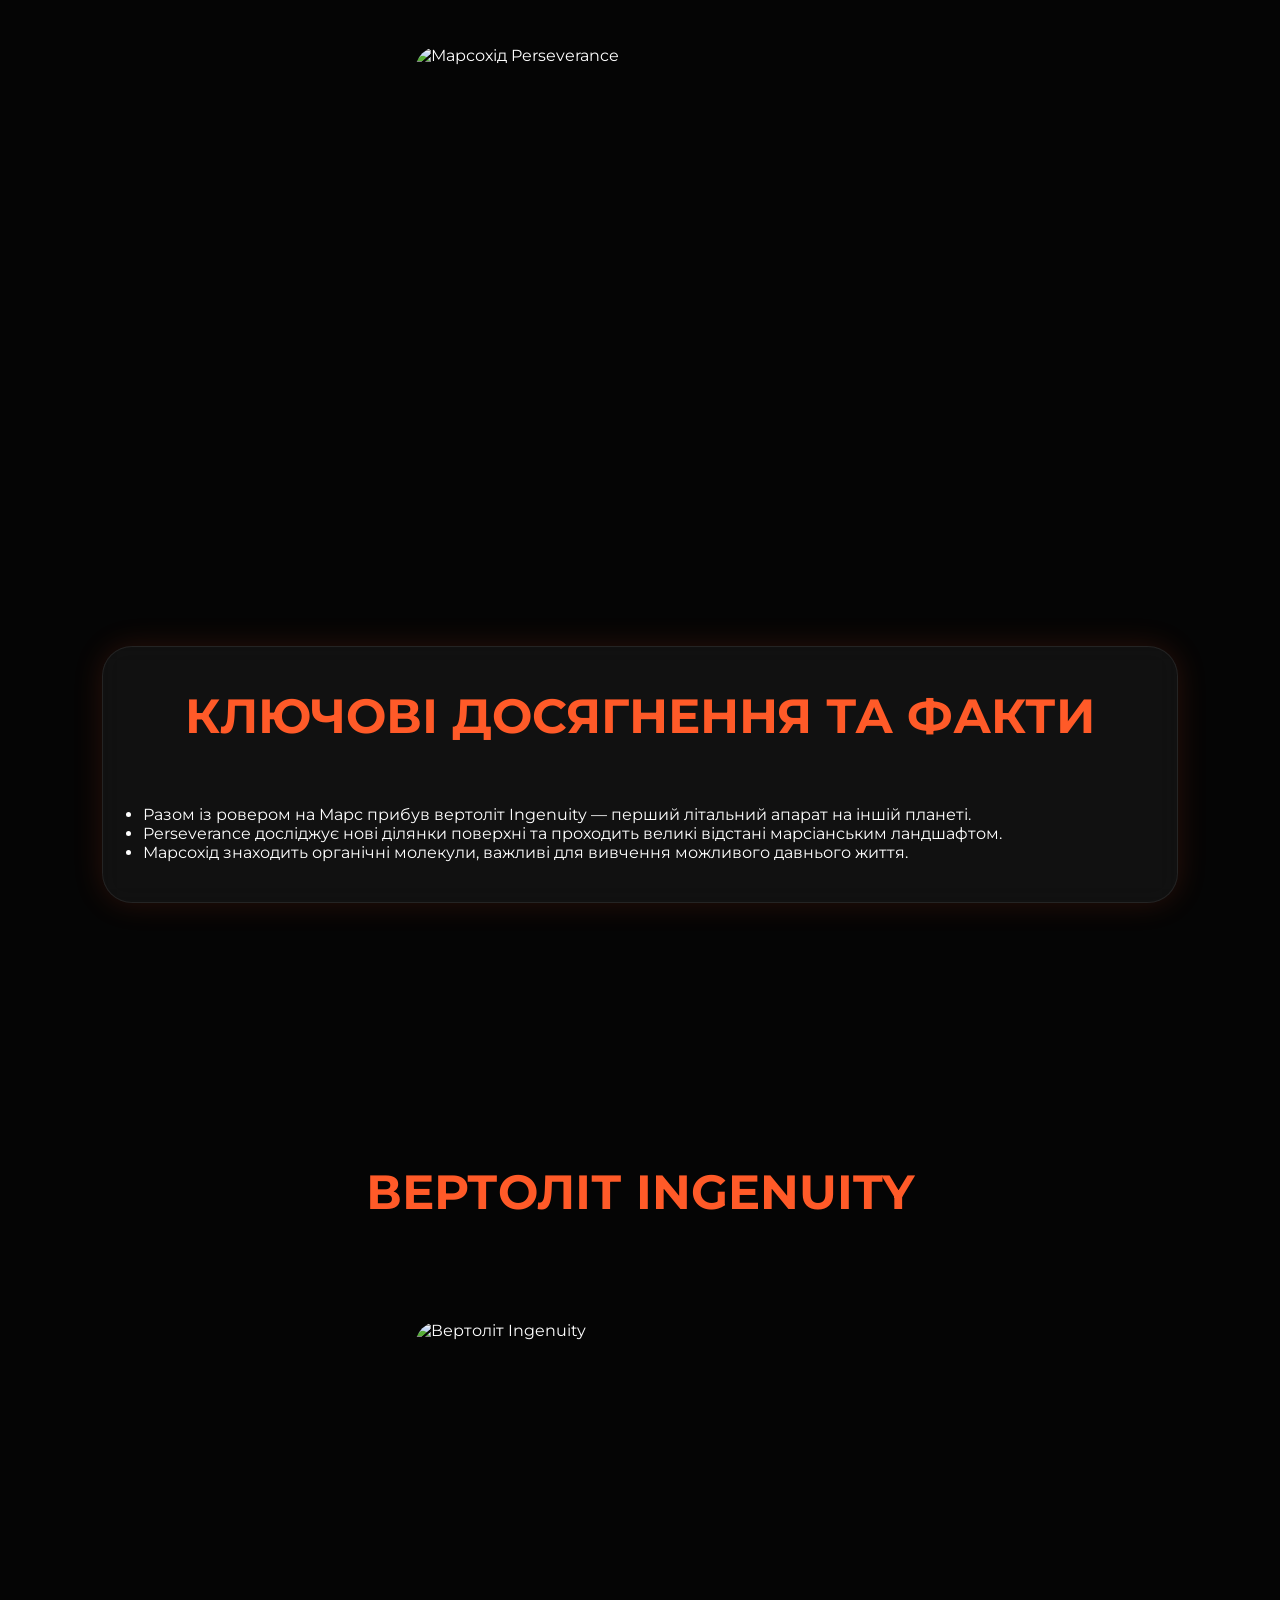
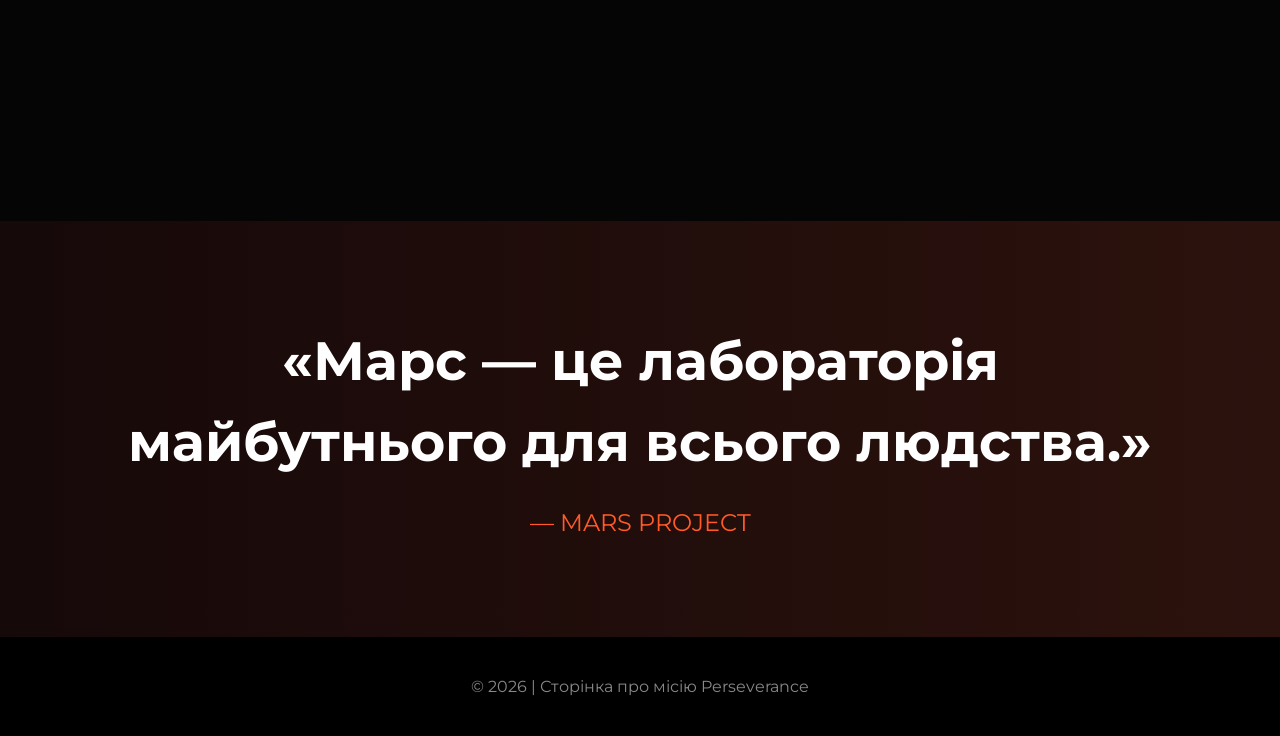
==== commit 4b08b508: "Update about.html" ====
--- a/about.html
+++ b/about.html
@@ -50,7 +50,7 @@
   <section class="block">
     <h2 class="title">МАРСОХІД</h2>
     <div class="gallery">
-      <img src="630_360_1605841440-981.jpg" alt="Марсохід Perseverance">
+      <img src="https://static.ukrinform.com/photos/2020_11/thumb_files/630_360_1605841440-981.jpg" alt="Марсохід Perseverance">
     </div>
   </section>
 
@@ -68,7 +68,7 @@
   <section class="block">
     <h2 class="title">ВЕРТОЛІТ INGENUITY</h2>
     <div class="gallery">
-      <img src="630_360_1617344443-236.jpg" alt="Вертоліт Ingenuity">
+      <img src="https://static.ukrinform.com/photos/2021_04/thumb_files/630_360_1617344443-236.jpg" alt="Вертоліт Ingenuity">
     </div>
   </section>
 
--- a/style.css
+++ b/style.css
@@ -10,24 +10,22 @@
 
 body{
   font-family:'Montserrat', sans-serif;
-  background:
-    linear-gradient(rgba(0,0,0,0.8), rgba(0,0,0,0.95)),
-    url("https://images.unsplash.com/photo-1462331940025-496dfbfc7564?auto=format&fit=crop&w=1400&q=80");
-  background-size:cover;
-  background-position:center;
-  background-attachment:fixed;
+  background:#050505;
   color:white;
   overflow-x:hidden;
-  margin:0;
-  padding:0;
 }
 
 .bg{
   position:fixed;
   inset:0;
+
   background:
-    radial-gradient(circle at top, rgba(255,90,40,0.25), transparent 40%),
-    url('https://www.transparenttextures.com/patterns/stardust.png');
+  radial-gradient(circle at top,
+  rgba(255,90,40,0.25),
+  transparent 40%),
+
+  url('https://www.transparenttextures.com/patterns/stardust.png');
+
   z-index:-1;
 }
 
@@ -69,6 +67,7 @@
   display:flex;
   justify-content:space-between;
   align-items:center;
+
   margin-top:80px;
   gap:40px;
 }
@@ -95,73 +94,52 @@
 
 .btn{
   display:inline-block;
-  margin-top:30px;
-  padding:16px 45px;
+
+  margin-top:40px;
+  padding:18px 40px;
+
   border-radius:60px;
-  background:linear-gradient(180deg, #ff1e00, #b30000);
+
+  background:#ff5a28;
   color:white;
+
   text-decoration:none;
-  font-size:22px;
-  font-weight:800;
+  font-weight:700;
+
   transition:0.3s;
-  box-shadow:
-    0 0 20px rgba(255, 0, 0, 0.6),
-    0 0 40px rgba(255, 0, 0, 0.3);
+
+  box-shadow:0 0 25px rgba(255,90,40,0.5);
 }
 
 .btn:hover{
-  transform:scale(1.05);
-}
-
-.hower-btn{
-  display:inline-block;
-  margin-top:20px;
-  padding:10px 24px;
-  background:linear-gradient(180deg, #ff1e00, #b30000);
-  color:white;
-  text-decoration:none;
-  font-size:13px;
-  font-weight:700;
-  border-radius:40px;
-  box-shadow:0 0 10px rgba(255, 0, 0, 0.5);
-  transition:0.3s;
+  transform:translateY(-5px);
 }
 
 .planet{
   width:520px;
   height:520px;
+
   border-radius:50%;
+
   background:
-    url('https://images.unsplash.com/photo-1614728894747-a83421789f10?auto=format&fit=crop&w=1200&q=80')
-    center/cover;
+  url('https://images.unsplash.com/photo-1614728894747-a83421789f10?auto=format&fit=crop&w=1200&q=80')
+  center/cover;
+
   box-shadow:
-    0 0 60px rgba(255,90,40,0.5),
-    0 0 120px rgba(255,90,40,0.2);
+  0 0 60px rgba(255,90,40,0.5),
+  0 0 120px rgba(255,90,40,0.2);
 }
 
 section{
-  width:90%;
-  max-width:1100px;
-  margin:60px auto;
   padding:100px 8%;
 }
 
 .glass{
   background:rgba(255,255,255,0.05);
-  border:1px solid rgba(255,255,255,0.1);
-  backdrop-filter:blur(12px);
-  -webkit-backdrop-filter:blur(12px);
-  border-radius:30px;
-  padding:40px;
-  box-shadow:
-    0 0 30px rgba(255,90,40,0.15);
-  transition:0.4s;
-}
-
-.glass:hover{
-  transform:translateY(-5px);
-  box-shadow:
-    0 0 40px rgba(255,90,40,0.3);
+
+  border:1px solid rgba(255,255,255,0.08);
+
+  backdrop-filter:blur(10px);
 }
 
 .about{
@@ -194,12 +172,10 @@
 }
 
 .title{
-  color:#ff4d2d;
-  font-size:42px;
-  font-weight:900;
-  margin-bottom:30px;
   text-align:center;
-  text-shadow:0 0 15px rgba(255, 72, 0, 0.8);
+  font-size:48px;
+  margin-bottom:60px;
+  color:#ff5a28;
 }
 
 .cards{
@@ -217,7 +193,9 @@
 .card:hover,
 .mission:hover{
   transform:translateY(-10px);
-  box-shadow:0 0 30px rgba(255,90,40,0.25);
+
+  box-shadow:
+  0 0 30px rgba(255,90,40,0.25);
 }
 
 .card h3{
@@ -230,25 +208,163 @@
   color:#d7d7d7;
 }
 
-.gallery{
+..gallery{
   display:flex;
   justify-content:center;
   align-items:center;
-  gap:10px;
+  gap:30px;
+
   flex-wrap:wrap;
+
+  padding:40px 0;
+}
+
+.gallery img{
+  width:100%;
+  height:300px;
+
+  object-fit:cover;
+
+  border-radius:25px;
+
+  transition:0.4s;
+}
+
+..gallery img{
+  width:100%;
+  max-width:450px;
+  height:300px;
+
+  object-fit:cover;
+
+  border-radius:25px;
+
+  display:block;
+}
+
+.glass{
+    background:rgba(255,255,255,0.05);
+
+    border:1px solid rgba(255,255,255,0.08);
+
+    backdrop-filter:blur(12px);
+
+    -webkit-backdrop-filter:blur(12px);
+
+    box-shadow:
+    0 0 30px rgba(255,90,40,0.15);
+
+    border-radius:30px;
+
+    padding:40px;
+
+    transition:0.4s;
+}
+
+.glass:hover{
+    transform:translateY(-5px);
+
+    box-shadow:
+    0 0 40px rgba(255,90,40,0.3);
+}
+
+.mission-cards{
+  display:grid;
+  grid-template-columns:repeat(auto-fit,minmax(300px,1fr));
+  gap:30px;
+}
+
+.mission{
+  padding:20px;
+  border-radius:25px;
+  transition:0.4s;
+}
+
+.mission img{
+  width:100%;
+  height:220px;
+
+  object-fit:cover;
+
+  border-radius:20px;
+}
+
+.mission h3{
+  margin-top:20px;
+  color:#ff5a28;
+}
+
+.mission p{
+  margin-top:15px;
+  line-height:1.8;
+  color:#d7d7d7;
+}
+
+.quote{
+  text-align:center;
+
+  background:
+  linear-gradient(to right,
+  #160909,
+  #2c120d);
+}
+
+.quote h2{
+  font-size:54px;
+  line-height:1.5;
+}
+
+.quote span{
+  display:block;
+  margin-top:25px;
+
+  color:#ff5a28;
+  font-size:24px;
+}
+
+footer{
+  text-align:center;
   padding:40px;
-  background:rgba(255,255,255,0.05);
-  border:1px solid rgba(255,255,255,0.08);
-  backdrop-filter:blur(12px);
-  -webkit-backdrop-filter:blur(12px);
-  box-shadow:0 0 30px rgba(255,90,40,0.15);
-  border-radius:30px;
-  transition:0.4s;
-}
-
-.gallery:hover{
-  transform:translateY(-5px);
-  box-shadow:0 0 40px rgba(255,90,40,0.3);
+
+  background:black;
+  color:#888;
+}
+
+@media(max-width:1000px){
+
+  .hero-content{
+    flex-direction:column;
+    text-align:center;
+  }
+
+  .planet{
+    width:350px;
+    height:350px;
+  }
+
+  .left h1{
+    font-size:80px;
+  }
+
+  .about{
+    grid-template-columns:1fr;
+  }
+
+  nav ul{
+    display:none;
+  }
+
+}
+
+/* ДОДАНО ДЛЯ РОБОТИ НА ОБОХ СТОРІНКАХ */
+
+.gallery{
+  display:flex;
+  justify-content:center;
+  align-items:center;
+  gap:30px;
+  flex-wrap:wrap;
+  padding:40px 0;
 }
 
 .gallery img{
@@ -258,124 +374,50 @@
   object-fit:cover;
   border-radius:25px;
   display:block;
-  margin:0;
-  box-shadow:0 0 25px rgba(255, 72, 0, 0.25);
-  transition:0.4s;
-}
-
-.mission-cards{
-  display:grid;
-  grid-template-columns:repeat(auto-fit,minmax(300px,1fr));
-  gap:30px;
-}
-
-.mission{
-  padding:20px;
-  border-radius:25px;
-  transition:0.4s;
-}
-
-.mission img{
-  width:100%;
-  height:220px;
-  object-fit:cover;
-  border-radius:20px;
-}
-
-.mission h3{
-  margin-top:20px;
-  color:#ff5a28;
-}
-
-.mission p{
-  margin-top:15px;
-  line-height:1.8;
-  color:#d7d7d7;
-}
-
-.quote{
-  text-align:center;
-  background:linear-gradient(to right, #160909, #2c120d);
-}
-
-.quote h2{
-  font-size:54px;
-  line-height:1.5;
-}
-
-.quote span{
-  display:block;
-  margin-top:25px;
-  color:#ff5a28;
-  font-size:24px;
-}
-
-footer{
-  text-align:center;
-  padding:40px;
-  background:black;
-  color:#888;
-}
-
-p,
-li{
-  color:#d6d6d6;
-  font-size:18px;
-  line-height:1.8;
-}
-
-ul{
-  padding-left:20px;
-}
-
-img{
-  width:100%;
-  border-radius:25px;
-  margin:40px;
-  margin-top:10px;
-  box-shadow:0 0 25px rgba(255, 72, 0, 0.25);
-  transition:0.4s;
 }
 
 .block{
   margin-bottom:60px;
 }
 
-@media(max-width:1000px){
-  .hero-content{
-    flex-direction:column;
-    text-align:center;
-  }
-
-  .planet{
-    width:350px;
-    height:350px;
-  }
-
-  .left h1{
-    font-size:80px;
-  }
-
-  .about{
-    grid-template-columns:1fr;
-  }
-
-  nav ul{
-    display:none;
-  }
+.topbar{
+  display:flex;
+  justify-content:space-between;
+  align-items:center;
+  gap:20px;
+  flex-wrap:wrap;
+}
+
+.top-actions{
+  display:flex;
+  gap:14px;
+  flex-wrap:wrap;
+}
+
+.hower-btn{
+  display:inline-block;
+  margin-top:20px;
+  padding:10px 24px;
+  background:#ff5a28;
+  color:white;
+  text-decoration:none;
+  font-size:13px;
+  font-weight:700;
+  border-radius:40px;
+  box-shadow:0 0 10px rgba(255,90,40,0.5);
+  transition:0.3s;
+}
+
+.hower-btn:hover{
+  transform:translateY(-5px);
 }
 
 @media(max-width:768px){
-  .title{
-    font-size:30px;
-  }
-
-  p,
-  li{
-    font-size:16px;
-  }
-
-  .glass{
-    padding:20px;
-  }
-}
+  .topbar{
+    justify-content:center;
+  }
+
+  .top-actions{
+    justify-content:center;
+  }
+}
